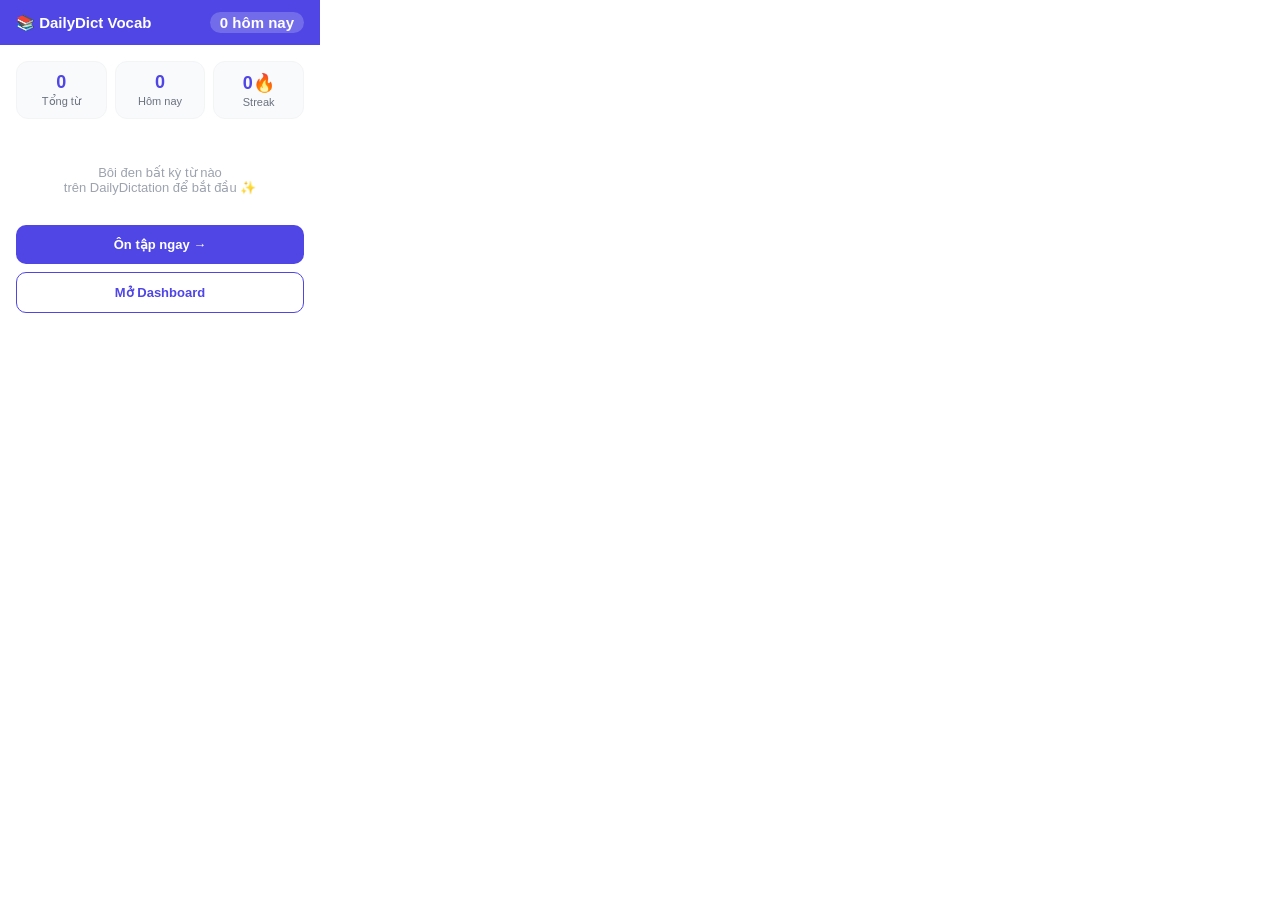
==== extension/popup/popup.html @ 948cf2f0 "first commit" ====
<!DOCTYPE html>
<html lang="vi">
<head>
  <meta charset="UTF-8">
  <style>
    body { width: 320px; margin: 0; font-family: Inter, -apple-system, sans-serif; background: #fff; color: #111827; }
    #header { background: #4F46E5; padding: 12px 16px; display: flex; justify-content: space-between; align-items: center; }
    #header span { color: #fff; font-weight: 600; font-size: 15px; }
    #today-badge { background: rgba(255,255,255,0.2); color: #fff; font-size: 11px; padding: 2px 10px; border-radius: 20px; font-weight: 500; }
    .content { padding: 16px; }
    #stats-row { display: flex; gap: 8px; margin-bottom: 16px; }
    .stat-box { flex: 1; background: #f9fafb; border: 1px solid #f3f4f6; border-radius: 12px; padding: 10px; text-align: center; }
    .stat-num { font-size: 18px; font-weight: 700; color: #4F46E5; }
    .stat-label { font-size: 11px; color: #6b7280; margin-top: 2px; }
    #last-word { background: #f9fafb; border: 1px solid #e5e7eb; border-radius: 12px; padding: 12px; margin-bottom: 16px; }
    .last-word-label { font-size: 11px; color: #9ca3af; margin-bottom: 6px; text-transform: uppercase; letter-spacing: 0.05em; }
    .last-word-word { font-size: 16px; font-weight: 600; color: #111827; }
    .last-word-vi { font-size: 13px; color: #4F46E5; margin-top: 2px; font-weight: 500; }
    #empty-state { text-align: center; color: #9ca3af; font-size: 13px; padding: 30px 0; }
    .btn { width: 100%; border-radius: 10px; padding: 12px; font-size: 13px; font-weight: 600; cursor: pointer; transition: all 0.2s; border: none; margin-bottom: 8px; }
    #btn-review { background: #4F46E5; color: #fff; }
    #btn-review:hover { background: #4338ca; }
    #btn-dashboard { background: #fff; color: #4F46E5; border: 1px solid #4F46E5; }
    #btn-dashboard:hover { background: #f5f3ff; }
  </style>
</head>
<body>
  <div id="header">
    <span>📚 DailyDict Vocab</span>
    <span id="today-badge">0 hôm nay</span>
  </div>

  <div class="content">
    <div id="stats-row">
      <div class="stat-box"><div id="total" class="stat-num">0</div><div class="stat-label">Tổng từ</div></div>
      <div class="stat-box"><div id="today" class="stat-num">0</div><div class="stat-label">Hôm nay</div></div>
      <div class="stat-box"><div id="streak" class="stat-num">0🔥</div><div class="stat-label">Streak</div></div>
    </div>

    <div id="last-word" style="display:none;">
      <div class="last-word-label">Từ vừa lưu</div>
      <div class="last-word-word" id="lw-word">perseverance</div>
      <div class="last-word-vi" id="lw-vi">sự kiên trì</div>
    </div>

    <div id="empty-state">
      Bôi đen bất kỳ từ nào<br>trên DailyDictation để bắt đầu ✨
    </div>

    <button id="btn-review" class="btn">Ôn tập ngay →</button>
    <button id="btn-dashboard" class="btn">Mở Dashboard</button>
  </div>

  <script src="../shared/storage.js"></script>
  <script src="popup.js"></script>
</body>
</html>
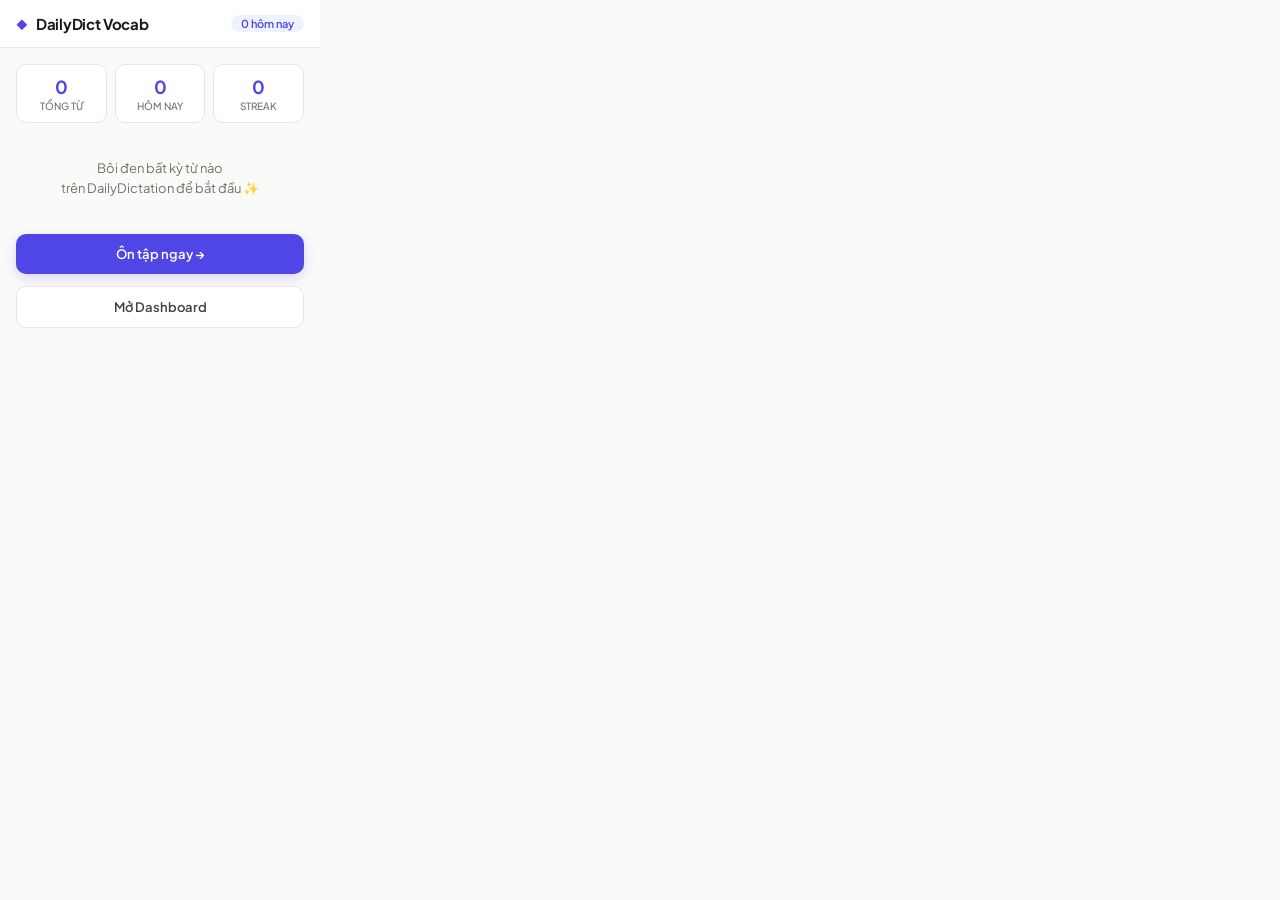
==== commit ed5fcd85: "Redesign UI/UX for DailyDict Vocab v1.1, updating styles across tooltip, popup, webapp, and writing " ====
--- a/extension/popup/popup.html
+++ b/extension/popup/popup.html
@@ -2,31 +2,123 @@
 <html lang="vi">
 <head>
   <meta charset="UTF-8">
+  <link rel="preconnect" href="https://fonts.googleapis.com">
+  <link rel="preconnect" href="https://fonts.gstatic.com" crossorigin>
+  <link href="https://fonts.googleapis.com/css2?family=Plus+Jakarta+Sans:wght@400;500;600;700&display=swap" rel="stylesheet">
   <style>
-    body { width: 320px; margin: 0; font-family: Inter, -apple-system, sans-serif; background: #fff; color: #111827; }
-    #header { background: #4F46E5; padding: 12px 16px; display: flex; justify-content: space-between; align-items: center; }
-    #header span { color: #fff; font-weight: 600; font-size: 15px; }
-    #today-badge { background: rgba(255,255,255,0.2); color: #fff; font-size: 11px; padding: 2px 10px; border-radius: 20px; font-weight: 500; }
-    .content { padding: 16px; }
-    #stats-row { display: flex; gap: 8px; margin-bottom: 16px; }
-    .stat-box { flex: 1; background: #f9fafb; border: 1px solid #f3f4f6; border-radius: 12px; padding: 10px; text-align: center; }
-    .stat-num { font-size: 18px; font-weight: 700; color: #4F46E5; }
-    .stat-label { font-size: 11px; color: #6b7280; margin-top: 2px; }
-    #last-word { background: #f9fafb; border: 1px solid #e5e7eb; border-radius: 12px; padding: 12px; margin-bottom: 16px; }
-    .last-word-label { font-size: 11px; color: #9ca3af; margin-bottom: 6px; text-transform: uppercase; letter-spacing: 0.05em; }
-    .last-word-word { font-size: 16px; font-weight: 600; color: #111827; }
-    .last-word-vi { font-size: 13px; color: #4F46E5; margin-top: 2px; font-weight: 500; }
-    #empty-state { text-align: center; color: #9ca3af; font-size: 13px; padding: 30px 0; }
-    .btn { width: 100%; border-radius: 10px; padding: 12px; font-size: 13px; font-weight: 600; cursor: pointer; transition: all 0.2s; border: none; margin-bottom: 8px; }
-    #btn-review { background: #4F46E5; color: #fff; }
-    #btn-review:hover { background: #4338ca; }
-    #btn-dashboard { background: #fff; color: #4F46E5; border: 1px solid #4F46E5; }
-    #btn-dashboard:hover { background: #f5f3ff; }
+    :root {
+      --c-primary: #4F46E5;
+      --c-bg: #FAFAF9;
+      --c-surface: #FFFFFF;
+      --c-text-1: #1C1917;
+      --c-text-2: #44403C;
+      --c-text-3: #78716C;
+      --c-border: #E7E5E4;
+      --radius-md: 10px;
+      --radius-lg: 14px;
+      --shadow-sm: 0 1px 3px rgba(0,0,0,0.06);
+    }
+
+    body { 
+      width: 320px; 
+      margin: 0; 
+      font-family: 'Plus Jakarta Sans', -apple-system, sans-serif; 
+      background: var(--c-bg); 
+      color: var(--c-text-2);
+      -webkit-font-smoothing: antialiased;
+    }
+
+    #header { 
+      background: var(--c-surface); 
+      padding: 14px 16px; 
+      display: flex; 
+      justify-content: space-between; 
+      align-items: center;
+      border-bottom: 1px solid var(--c-border);
+    }
+
+    .brand { display: flex; align-items: center; gap: 8px; }
+    .brand-icon { color: var(--c-primary); font-size: 14px; }
+    .brand-name { font-weight: 700; font-size: 15px; color: var(--c-text-1); letter-spacing: -0.02em; }
+
+    #today-badge { 
+      background: #EEF2FF; 
+      color: var(--c-primary); 
+      font-size: 11px; 
+      padding: 2px 10px; 
+      border-radius: 99px; 
+      font-weight: 600; 
+    }
+
+    .content { padding: 16px; display: flex; flex-direction: column; gap: 12px; }
+
+    #stats-row { display: flex; gap: 8px; }
+    .stat-box { 
+      flex: 1; 
+      background: var(--c-surface); 
+      border: 1px solid var(--c-border); 
+      border-radius: var(--radius-md); 
+      padding: 10px; 
+      text-align: center;
+      transition: border-color 0.15s;
+    }
+    .stat-box:hover { border-color: var(--c-primary); }
+    .stat-num { font-size: 18px; font-weight: 700; color: var(--c-primary); letter-spacing: -0.02em; }
+    .stat-label { font-size: 10px; color: var(--c-text-3); margin-top: 2px; font-weight: 500; text-transform: uppercase; }
+
+    #last-word { 
+      background: var(--c-surface); 
+      border: 1px solid var(--c-border); 
+      border-radius: var(--radius-lg); 
+      padding: 12px 14px;
+      box-shadow: var(--shadow-sm);
+    }
+    .last-word-label { font-size: 10px; color: var(--c-text-3); margin-bottom: 6px; font-weight: 600; text-transform: uppercase; letter-spacing: 0.05em; }
+    .last-word-word { font-size: 16px; font-weight: 700; color: var(--c-text-1); letter-spacing: -0.01em; }
+    .last-word-vi { font-size: 13px; color: var(--c-primary); margin-top: 2px; font-weight: 500; }
+
+    #empty-state { 
+      text-align: center; 
+      color: var(--c-text-3); 
+      font-size: 13px; 
+      padding: 24px 0;
+      line-height: 1.5;
+    }
+
+    .btn { 
+      width: 100%; 
+      border-radius: var(--radius-md); 
+      padding: 12px; 
+      font-size: 13px; 
+      font-weight: 600; 
+      cursor: pointer; 
+      transition: all 0.2s; 
+      border: none; 
+      font-family: inherit;
+    }
+
+    #btn-review { 
+      background: var(--c-primary); 
+      color: #fff; 
+      box-shadow: 0 4px 12px rgba(79, 70, 229, 0.2);
+    }
+    #btn-review:hover { background: #4338ca; transform: translateY(-1px); }
+    #btn-review:active { transform: translateY(0); }
+
+    #btn-dashboard { 
+      background: var(--c-surface); 
+      color: var(--c-text-2); 
+      border: 1px solid var(--c-border); 
+    }
+    #btn-dashboard:hover { border-color: var(--c-primary); color: var(--c-primary); background: #F5F3FF; }
   </style>
 </head>
 <body>
   <div id="header">
-    <span>📚 DailyDict Vocab</span>
+    <div class="brand">
+      <span class="brand-icon">◆</span>
+      <span class="brand-name">DailyDict Vocab</span>
+    </div>
     <span id="today-badge">0 hôm nay</span>
   </div>
 
@@ -34,13 +126,13 @@
     <div id="stats-row">
       <div class="stat-box"><div id="total" class="stat-num">0</div><div class="stat-label">Tổng từ</div></div>
       <div class="stat-box"><div id="today" class="stat-num">0</div><div class="stat-label">Hôm nay</div></div>
-      <div class="stat-box"><div id="streak" class="stat-num">0🔥</div><div class="stat-label">Streak</div></div>
+      <div class="stat-box"><div id="streak" class="stat-num">0</div><div class="stat-label">Streak</div></div>
     </div>
 
     <div id="last-word" style="display:none;">
       <div class="last-word-label">Từ vừa lưu</div>
-      <div class="last-word-word" id="lw-word">perseverance</div>
-      <div class="last-word-vi" id="lw-vi">sự kiên trì</div>
+      <div class="last-word-word" id="lw-word">...</div>
+      <div class="last-word-vi" id="lw-vi">...</div>
     </div>
 
     <div id="empty-state">
@@ -54,4 +146,4 @@
   <script src="../shared/storage.js"></script>
   <script src="popup.js"></script>
 </body>
-</html>+</html>
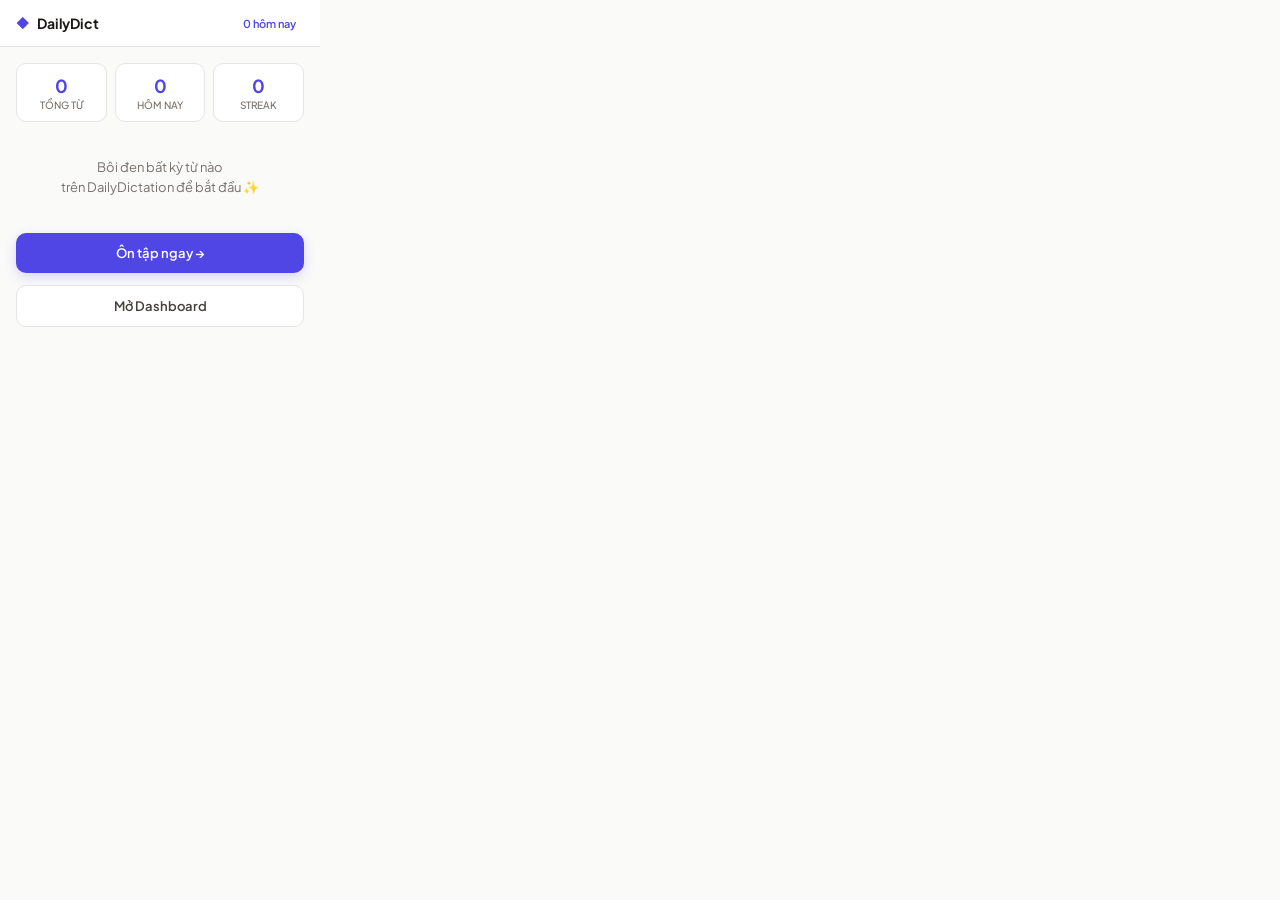
==== commit e1087fbe: "Update DailyDict Vocab with new icon assets, enhance tooltip styles, and improve word streak calcula" ====
--- a/extension/popup/popup.html
+++ b/extension/popup/popup.html
@@ -115,11 +115,18 @@
 </head>
 <body>
   <div id="header">
-    <div class="brand">
-      <span class="brand-icon">◆</span>
-      <span class="brand-name">DailyDict Vocab</span>
+    <div class="brand" style="display: flex; align-items: center; gap: 8px;">
+      <span style="color: var(--c-primary); font-size: 16px; line-height: 1;">◆</span>
+      <span style="font-size: 14px; font-weight: 700; color: var(--c-text-1); letter-spacing: -0.01em;">DailyDict</span>
     </div>
-    <span id="today-badge">0 hôm nay</span>
+    <span id="today-badge" style="
+      background: var(--c-primary-light);
+      color: var(--c-primary);
+      font-size: 11px;
+      font-weight: 600;
+      padding: 2px 8px;
+      border-radius: 99px;
+    ">0 hôm nay</span>
   </div>
 
   <div class="content">
